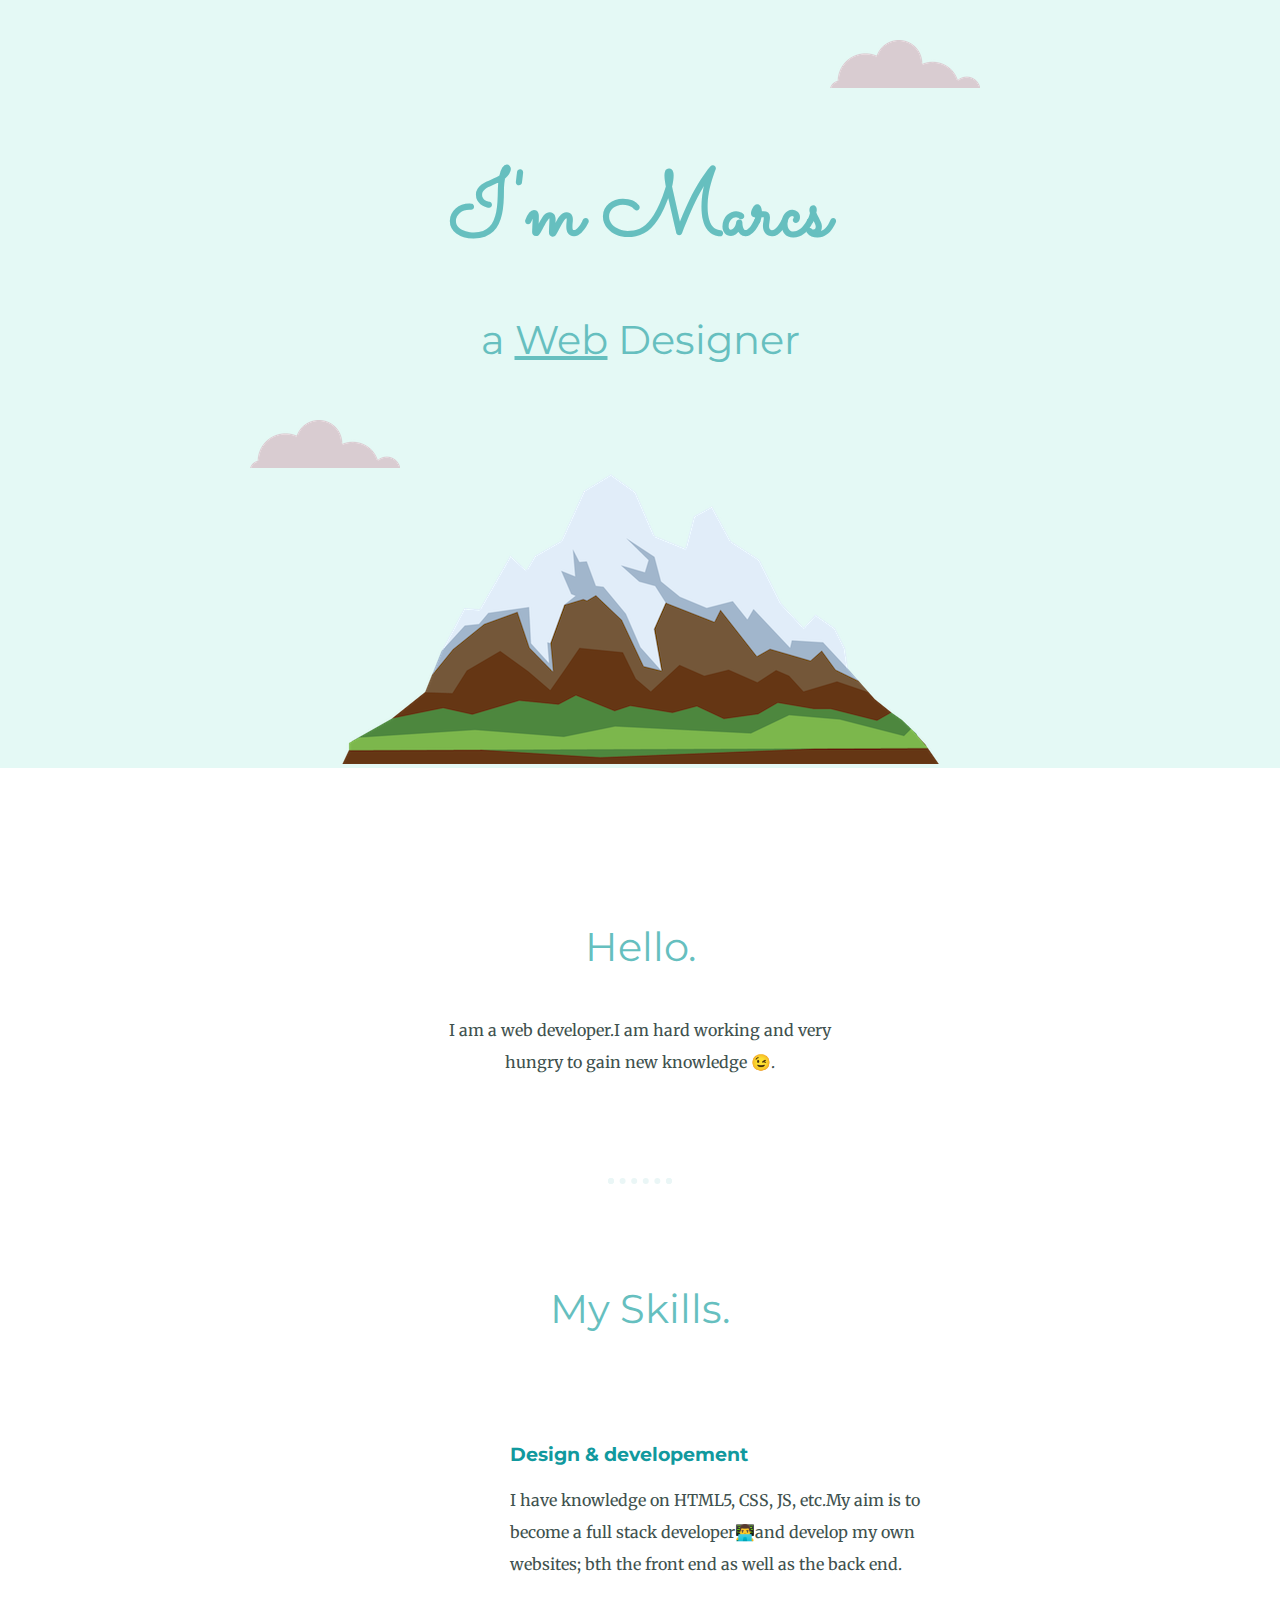
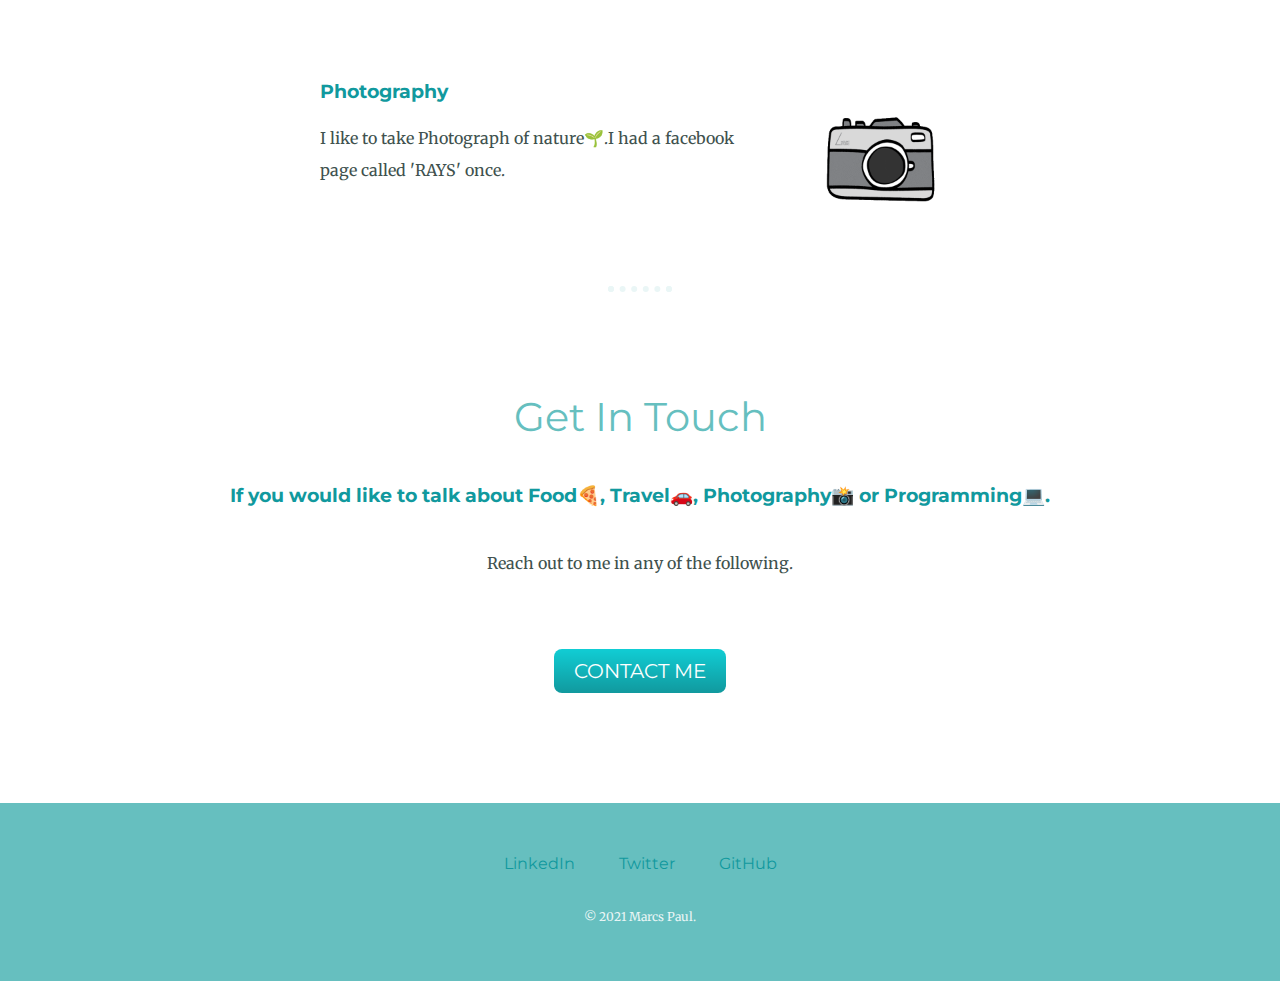
==== CSS - My Site/index.html @ 95442f77 "CSS-My Site" ====
<!DOCTYPE html>
<html lang="en" dir="ltr">
  <head>
    <meta charset="utf-8">
    <title>Marcs Paul</title>
    <link rel="stylesheet" href="css/styles.css">
    <link rel="icon" href="favicon.ico">
    <link rel="preconnect" href="https://fonts.gstatic.com">
<link href="https://fonts.googleapis.com/css2?family=Merriweather&family=Montserrat&family=Sacramento&display=swap" rel="stylesheet">
  </head>
  <body>
    <div class="top-container">
      <img class="top-cloud" src="images/cloud.png" alt="cloud_img">
      <h1>I'm Marcs</h1>
      <h2 >a <span class="web">Web</span> Designer</h2>
      <img class="bottom-cloud" src="images/cloud.png" alt="cloud_img">
      <img src="images/mountain.png" alt="mountain_img">
    </div>
    <div class="middle-container">
      <div class="profile">
        <img src="images/marcs.jpg" class= "pic-self" alt="">
        <h2>Hello.</h2>
        <p class="intro">I am a web developer.I am hard working and very hungry to gain new knowledge 😉.</p>
      </div>
      <hr>
      <div class="skills">
        <h2>My Skills.</h2>
        <div class="skill-row">
          <img class="pic-coding" src="images/coding.gif" alt="">
          <h3>Design & developement</h3>
          <p>I have knowledge on HTML5, CSS, JS, etc.My aim is to become a full stack developer👨‍💻and develop my own websites; bth the front end as well as the back end. </p>
        </div>
        <div class="skill-row">
          <img class="pic-photography" src="images/cam.gif" alt="">
          <h3>Photography</h3>
          <p>I like to take Photograph of nature🌱.I had a facebook page called 'RAYS' once.</p>
        </div>
      </div>
      <hr>
      <div class="contact-me">
        <h2>Get In Touch</h2>
        <h3>If you would like to talk about Food🍕, Travel🚗, Photography📸 or Programming💻.</h3>
        <p class="contact-message">Reach out to me in any of the following.</p>
        <a class="btn" href="mailto:getmarcs@email.com">CONTACT ME</a>
      </div>
    </div>
    <div class="bottom-container">
      <a class="footer-link" href="https://www.linkedin.com/in/marcs-paul-5799131b4/">LinkedIn</a>
      <a class="footer-link" href="https://twitter.com/marcs_paul?s=09/">Twitter</a>
      <a class="footer-link" href="https://github.com/MarcsPaul">GitHub</a>
      <p class="copyright">© 2021 Marcs Paul.</p>
    </div>
  </body>
</html>
---- CSS - My Site/css/styles.css ----
body{
  color:#40514E;
  margin: 0;
  text-align: center;
  font-family: 'Merriweather', serif;
}

h1{
  font-size: 5.625rem; /* 16px = 100% = 1em *//*root em dosn't get affected by the upstream size changes*/
  margin: 50px auto 0 auto;
  font-family: 'Sacramento', cursive;
  /* line-height: 2; */
  color: #66BFBF;
}

h2{
  font-size: 2.5rem;
  font-family: 'Montserrat', sans-serif;
  font-weight: normal;
  color: #66BFBF;
  padding-bottom: 10px;
}

h3{
  font-family: 'Montserrat', sans-serif;
  color: #11999E;
}

p{
  line-height: 2;
}

hr{
  border: dotted #EAF6F6 6px;
  border-bottom: none;
  width:4%;
  margin: 100px auto;
}

a{
  color: #11999E;
  font-family: 'Montserrat', sans-serif;
  margin: 10px 20px;
  text-decoration: none;
}
a:hover{
  color:#EAF6F6;
}


.top-container{
  background-color: #E4F9F5;
  position:relative;
  padding-top: 100px;
  /* height: 200px; */
  /* width: 200px; */
  /* padding: 20px; */
  /* border: solid 10px; */
  /* border-width: 10px; */
}

.middle-container{
  margin: 100px 0;
}

.bottom-container{
  background-color: #66BFBF;
  padding: 50px 0 20px;
}

.skill-row{
  width: 50%;
  margin: 100px auto 100px auto;
  text-align:left;
}

.web{
  text-decoration: underline;
}

.intro{
  width: 30%;
  margin: auto;
}

.contact-message{
  width: 40%;
  margin:40px auto 60px;
}

.copyright{
  color: #EAF6F6;
  font-size: 0.75rem;
  padding: 20px 0;
}

.top-cloud{
  position: absolute;
  right: 300px;
  top: 40px;
}

.bottom-cloud{
  position: absolute;
  left:250px;
  bottom: 300px;
}

.pic-self{
  border-radius: 100%
}

.pic-coding{
  border-radius: 100%;
  width:25%;
  float: left;
  margin-right: 30px;
}

.pic-photography{
  border-radius: 100%;
  width:25%;
  float: right;
  margin-left: 30px;
}


.btn {
   background: #11CDD4;
   background-image: -webkit-linear-gradient(top, #11CDD4, #11999E);
   background-image: -moz-linear-gradient(top, #11CDD4, #11999E);
   background-image: -ms-linear-gradient(top, #11CDD4, #11999E);
   background-image: -o-linear-gradient(top, #11CDD4, #11999E);
   background-image: linear-gradient(to bottom, #11CDD4, #11999E);
   -webkit-border-radius: 8;
   -moz-border-radius: 8;
   border-radius: 8px;
   font-family: 'Montserrat', sans-serif;
   color: #FFFFFF;
   font-size: 20px;
   padding: 10px 20px 10px 20px;
   text-decoration: none;
   display: inline-block;
   cursor: pointer;
   text-align: center;
}

.btn:hover {
   background: #30E3CB;
   background-image: -webkit-linear-gradient(top, #30E3CB, #2BC4AD);
   background-image: -moz-linear-gradient(top, #30E3CB, #2BC4AD);
   background-image: -ms-linear-gradient(top, #30E3CB, #2BC4AD);
   background-image: -o-linear-gradient(top, #30E3CB, #2BC4AD);
   background-image: linear-gradient(to bottom, #30E3CB, #2BC4AD);
   text-decoration: none;
}
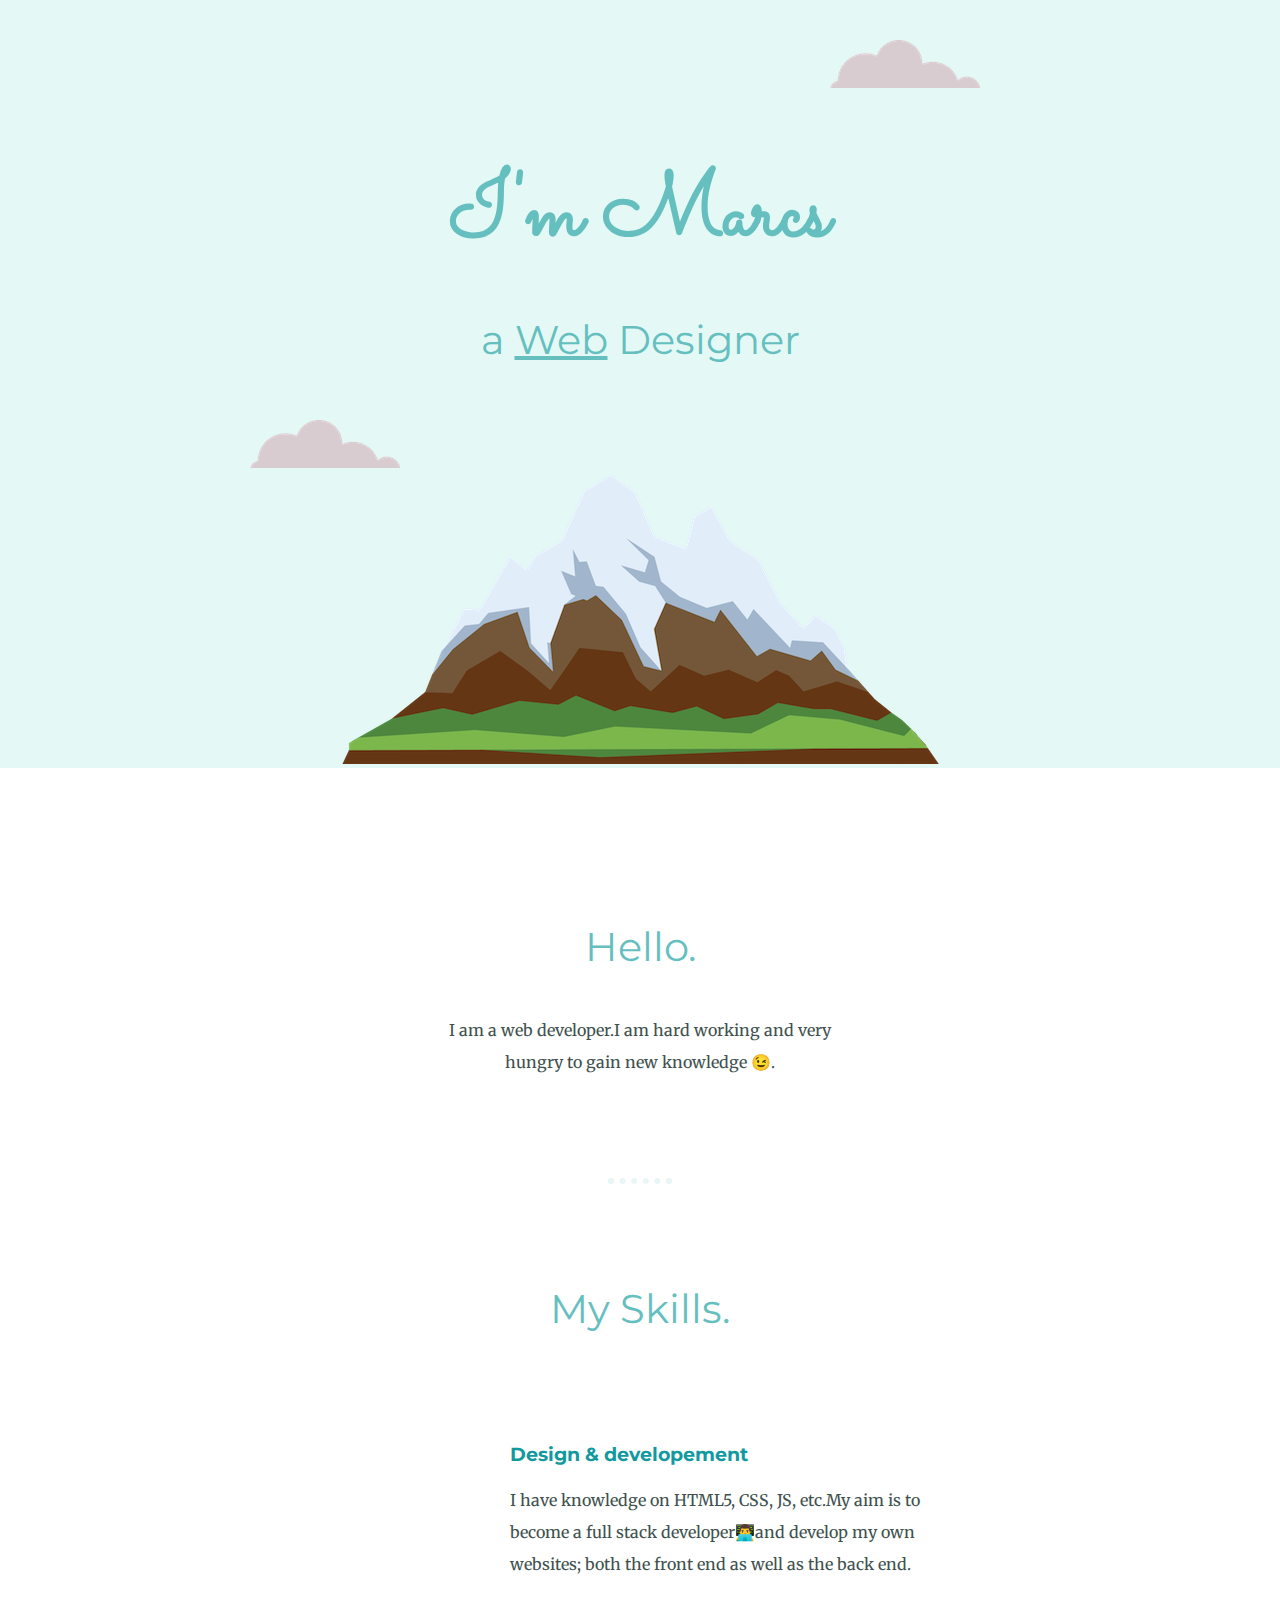
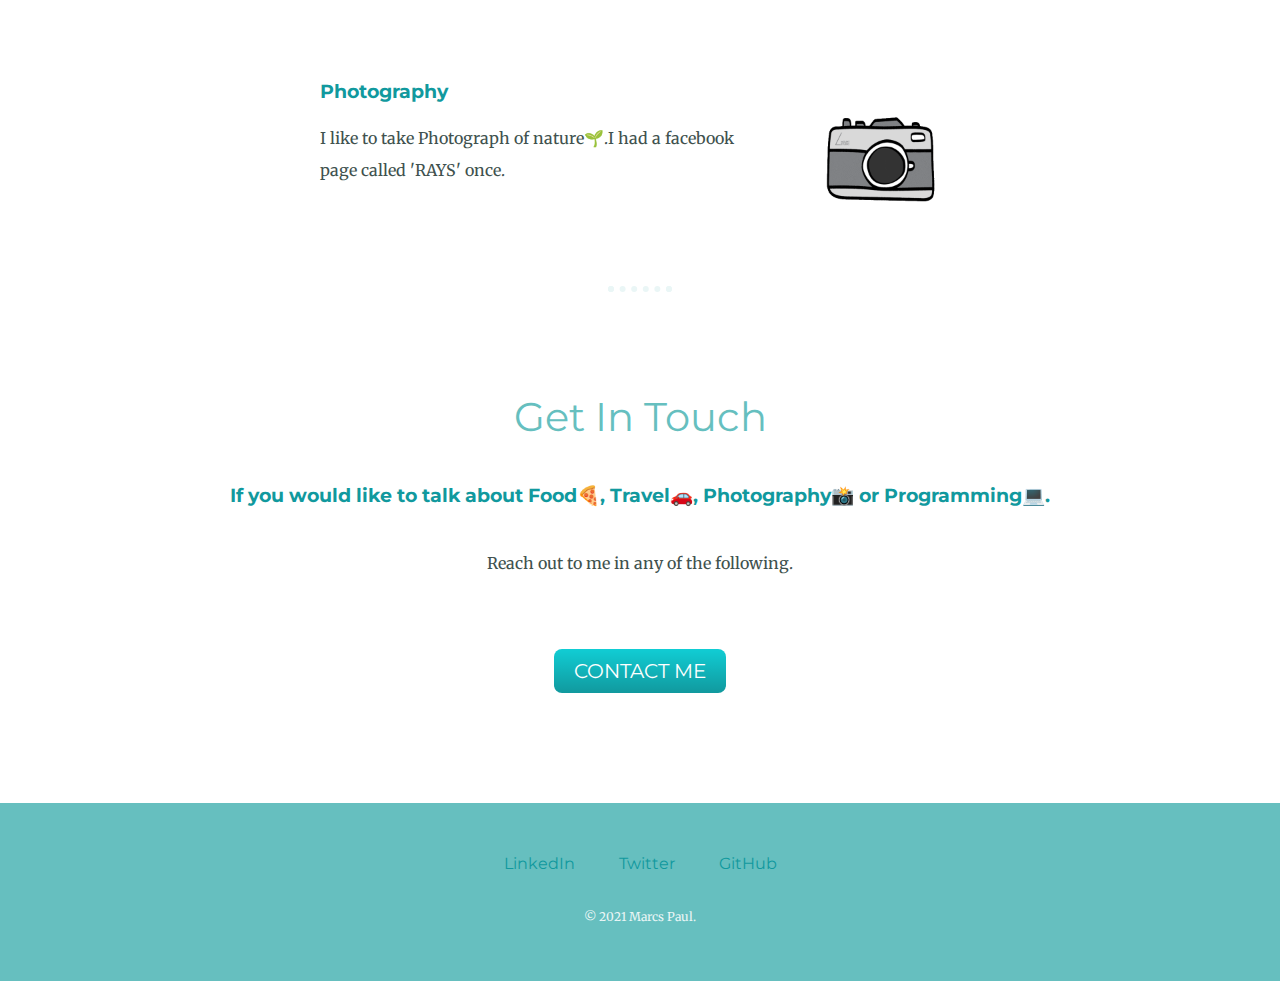
==== commit a36b7df9: "bug fixes in float" ====
--- a/CSS - My Site/index.html
+++ b/CSS - My Site/index.html
@@ -28,11 +28,11 @@
         <div class="skill-row">
           <img class="pic-coding" src="images/coding.gif" alt="">
           <h3>Design & developement</h3>
-          <p>I have knowledge on HTML5, CSS, JS, etc.My aim is to become a full stack developer👨‍💻and develop my own websites; bth the front end as well as the back end. </p>
+          <p>I have knowledge on HTML5, CSS, JS, etc.My aim is to become a full stack developer👨‍💻and develop my own websites; both the front end as well as the back end. </p>
         </div>
         <div class="skill-row">
           <img class="pic-photography" src="images/cam.gif" alt="">
-          <h3>Photography</h3>
+          <h3 class="photography-description">Photography</h3>
           <p>I like to take Photograph of nature🌱.I had a facebook page called 'RAYS' once.</p>
         </div>
       </div>
--- a/CSS - My Site/css/styles.css
+++ b/CSS - My Site/css/styles.css
@@ -35,6 +35,7 @@
   border-bottom: none;
   width:4%;
   margin: 100px auto;
+  clear: both;
 }
 
 a{
@@ -116,7 +117,9 @@
   float: left;
   margin-right: 30px;
 }
-
+.photography-description{
+  clear: left;
+}
 .pic-photography{
   border-radius: 100%;
   width:25%;
